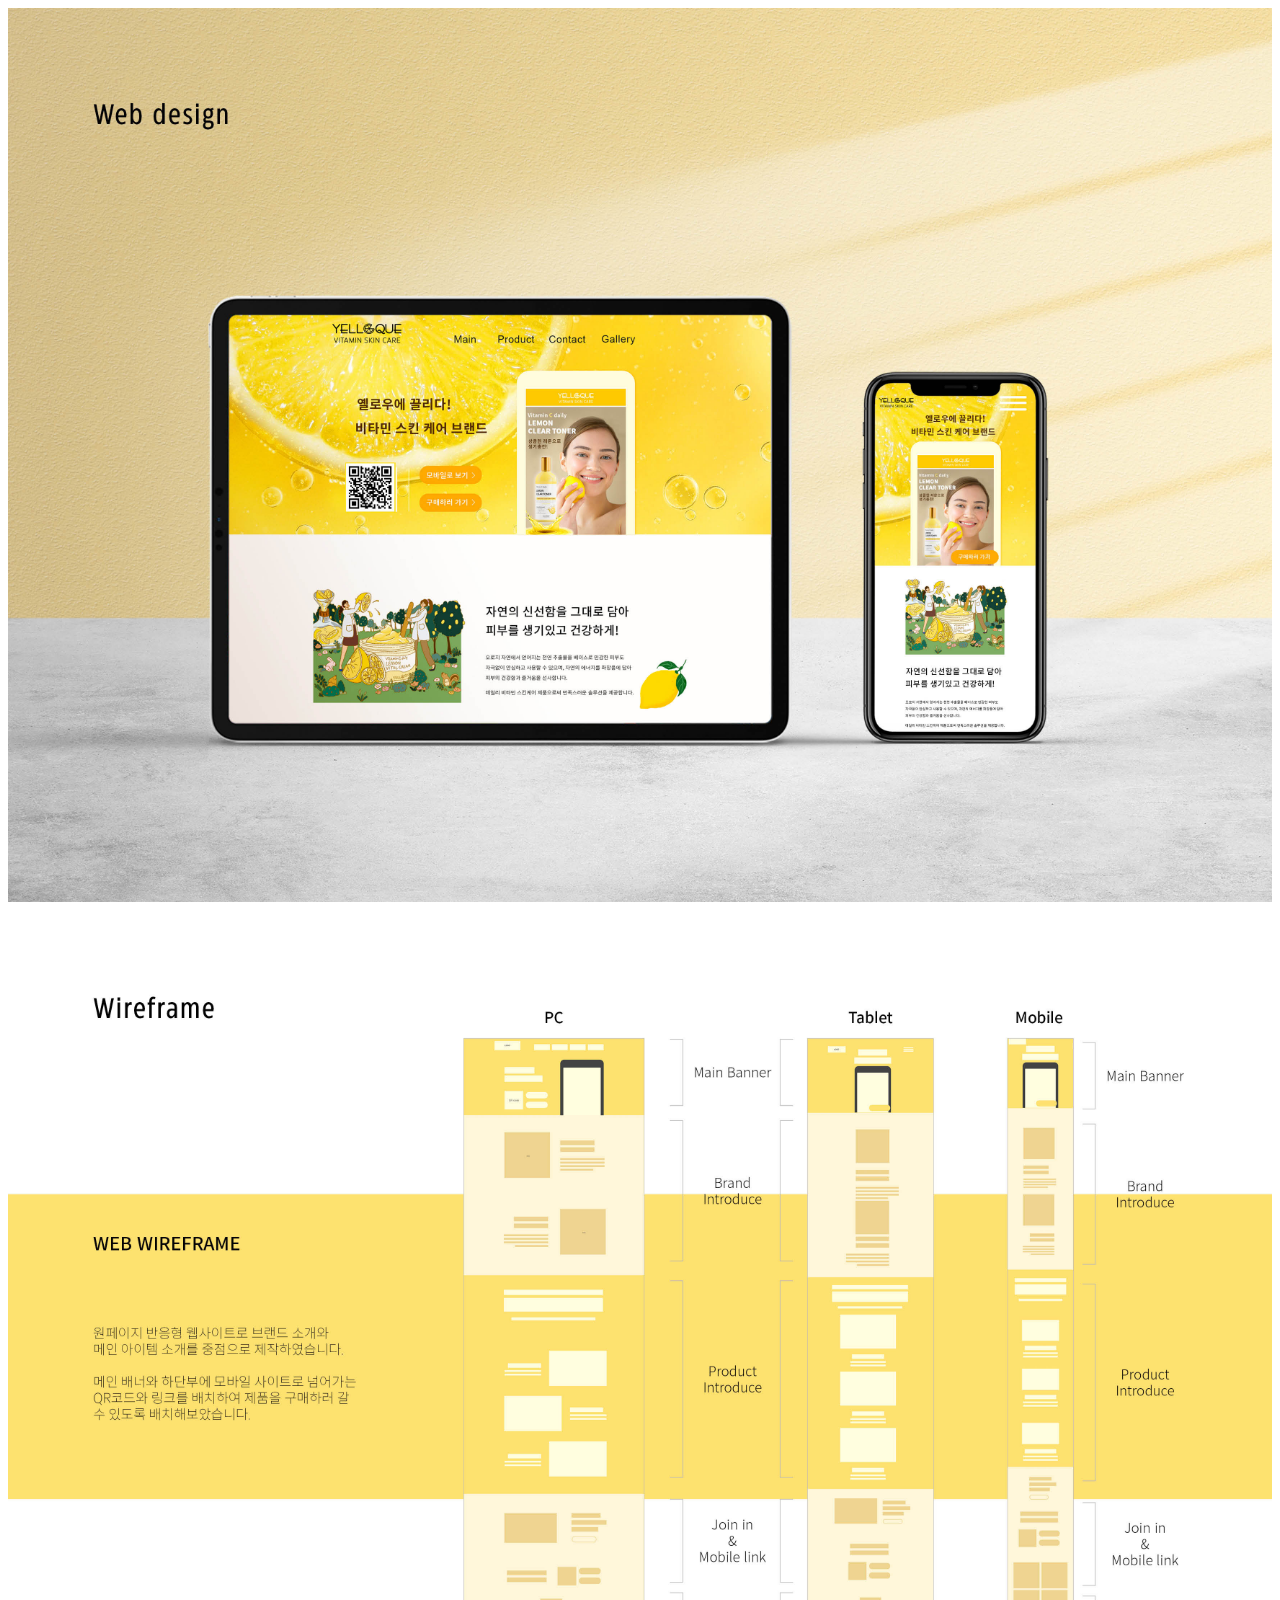
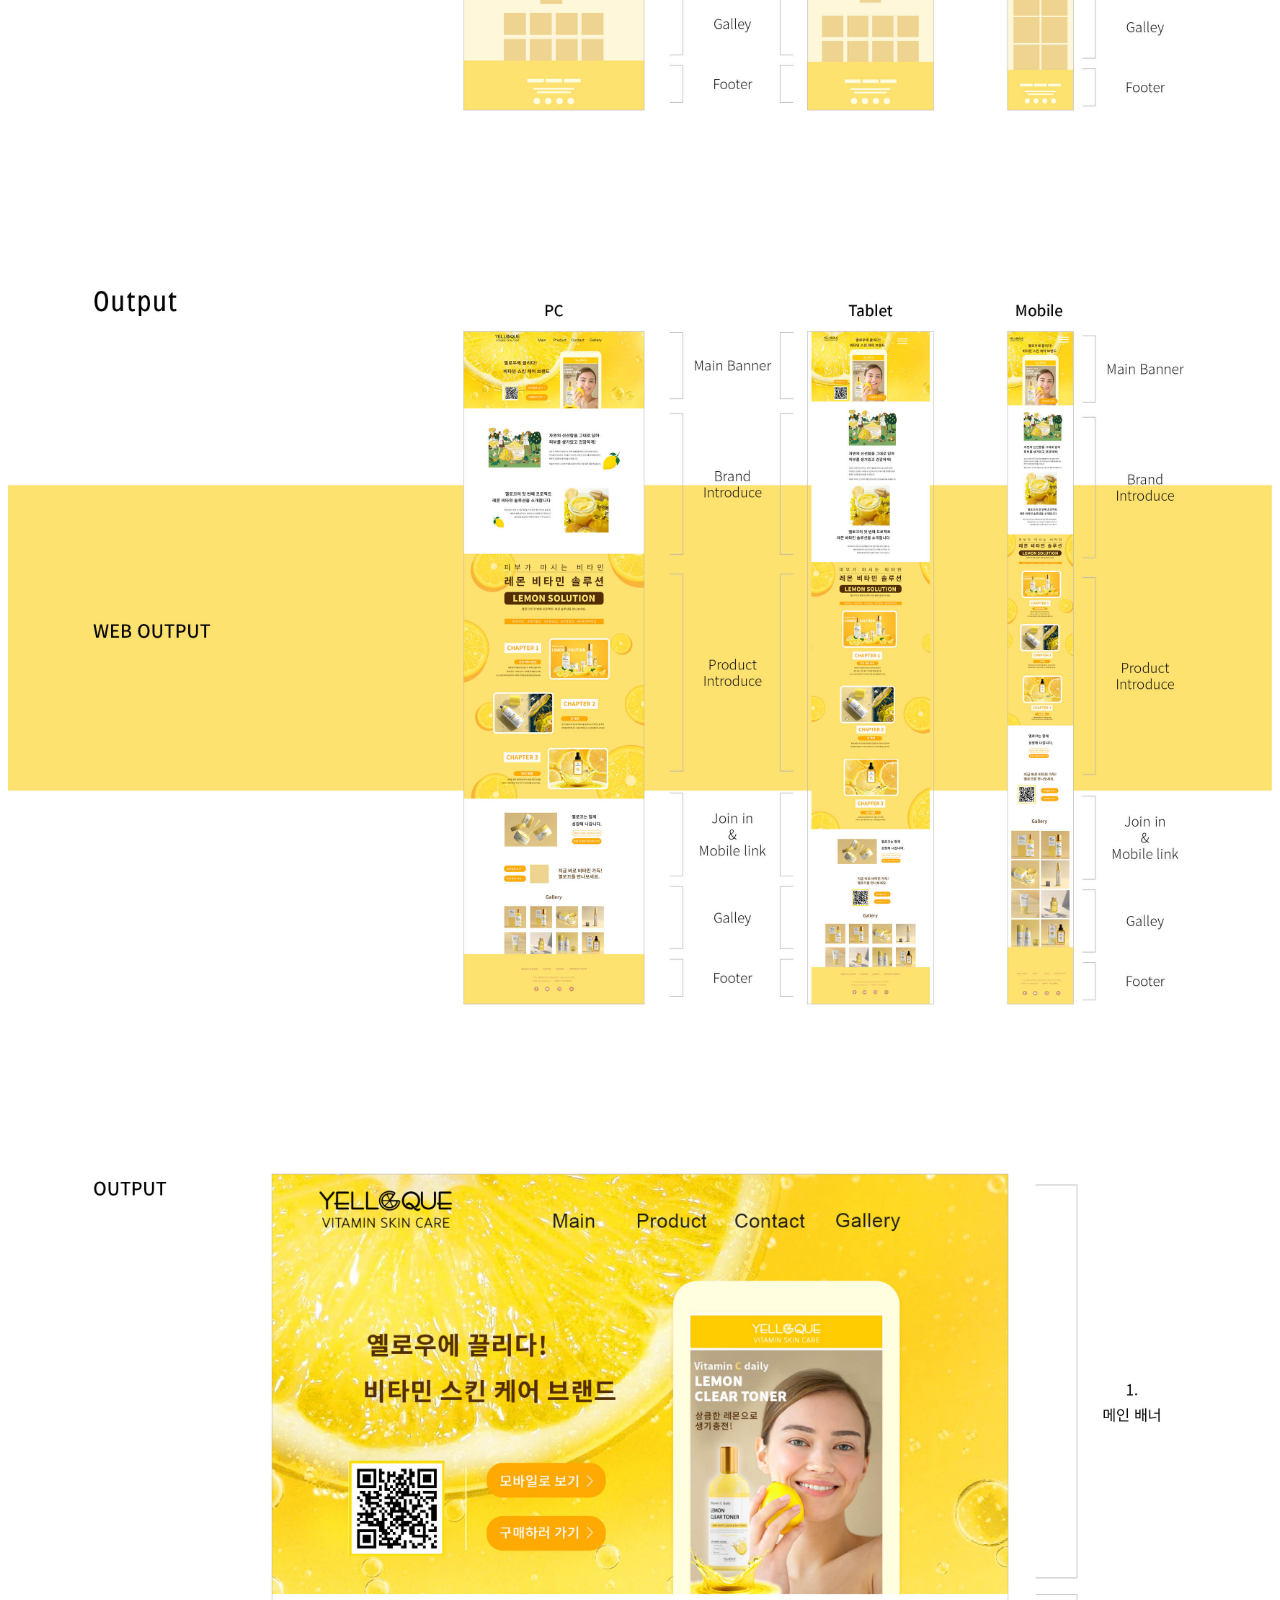
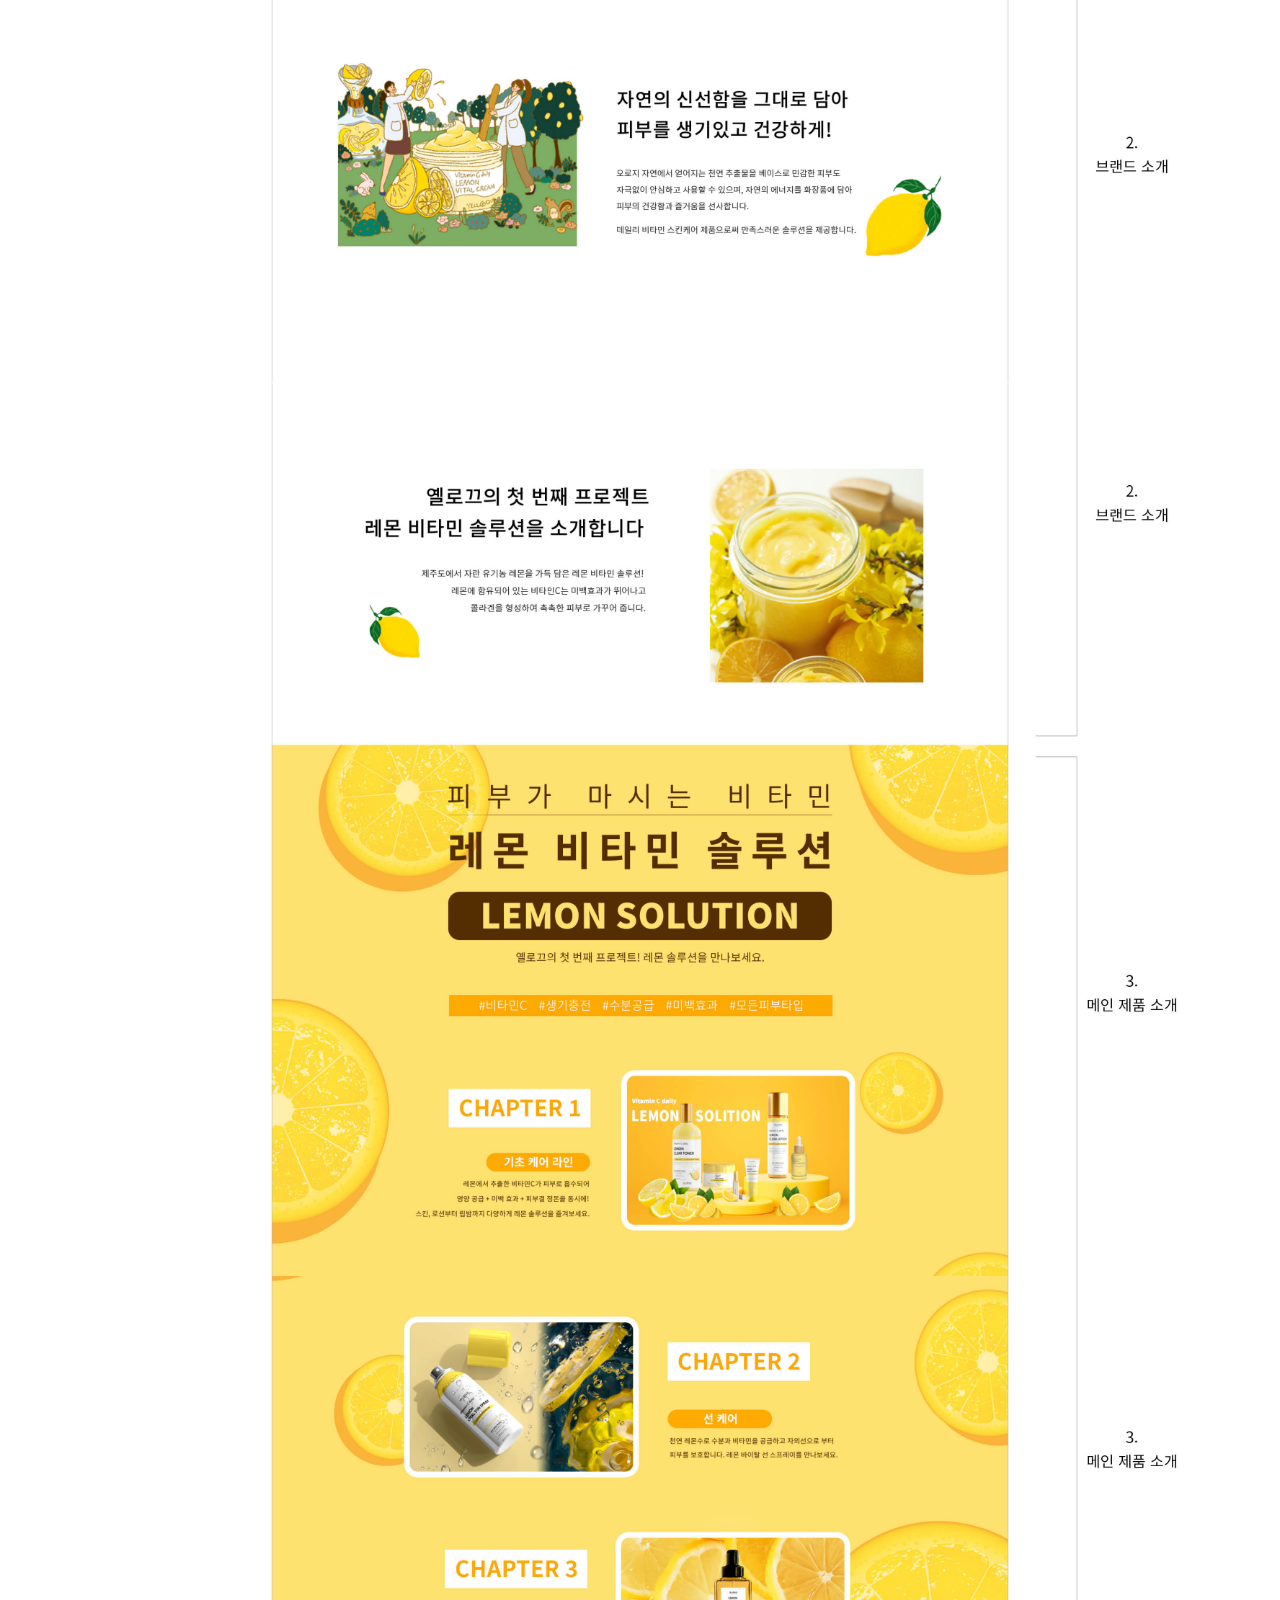
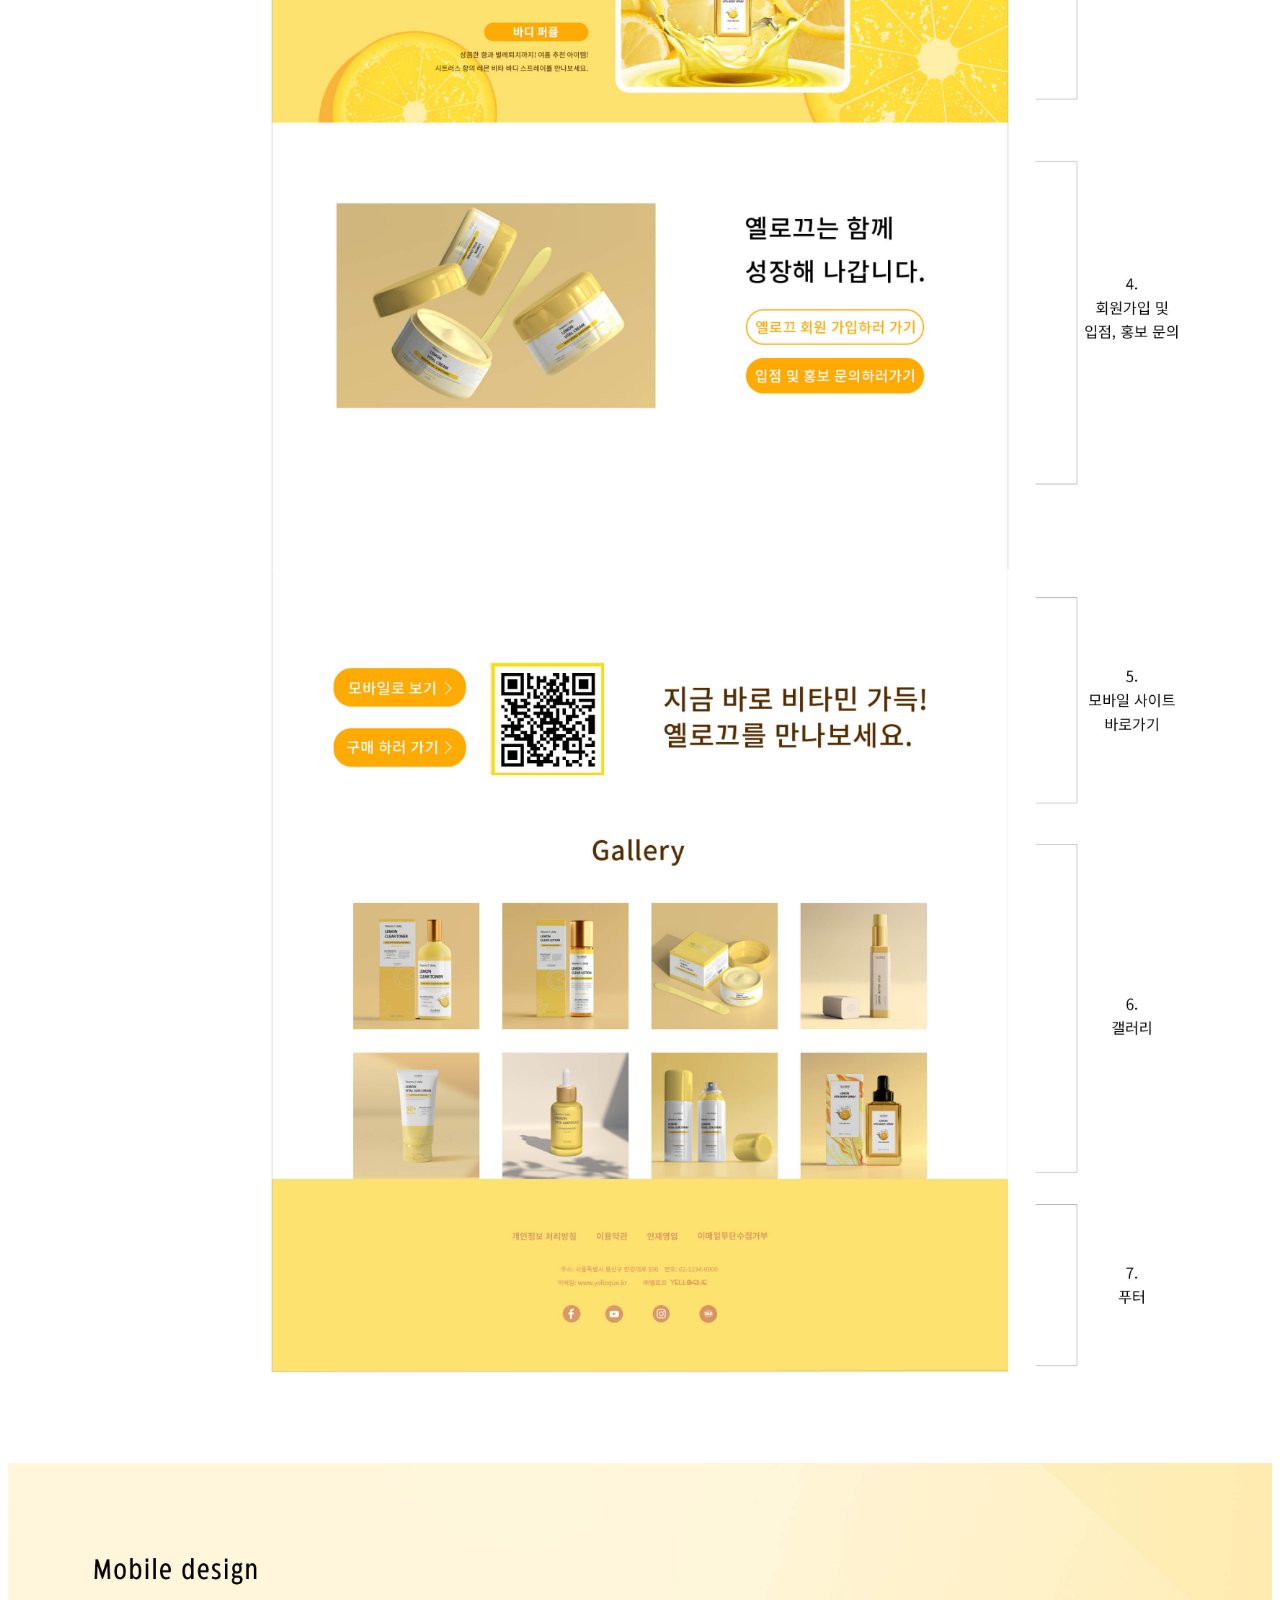
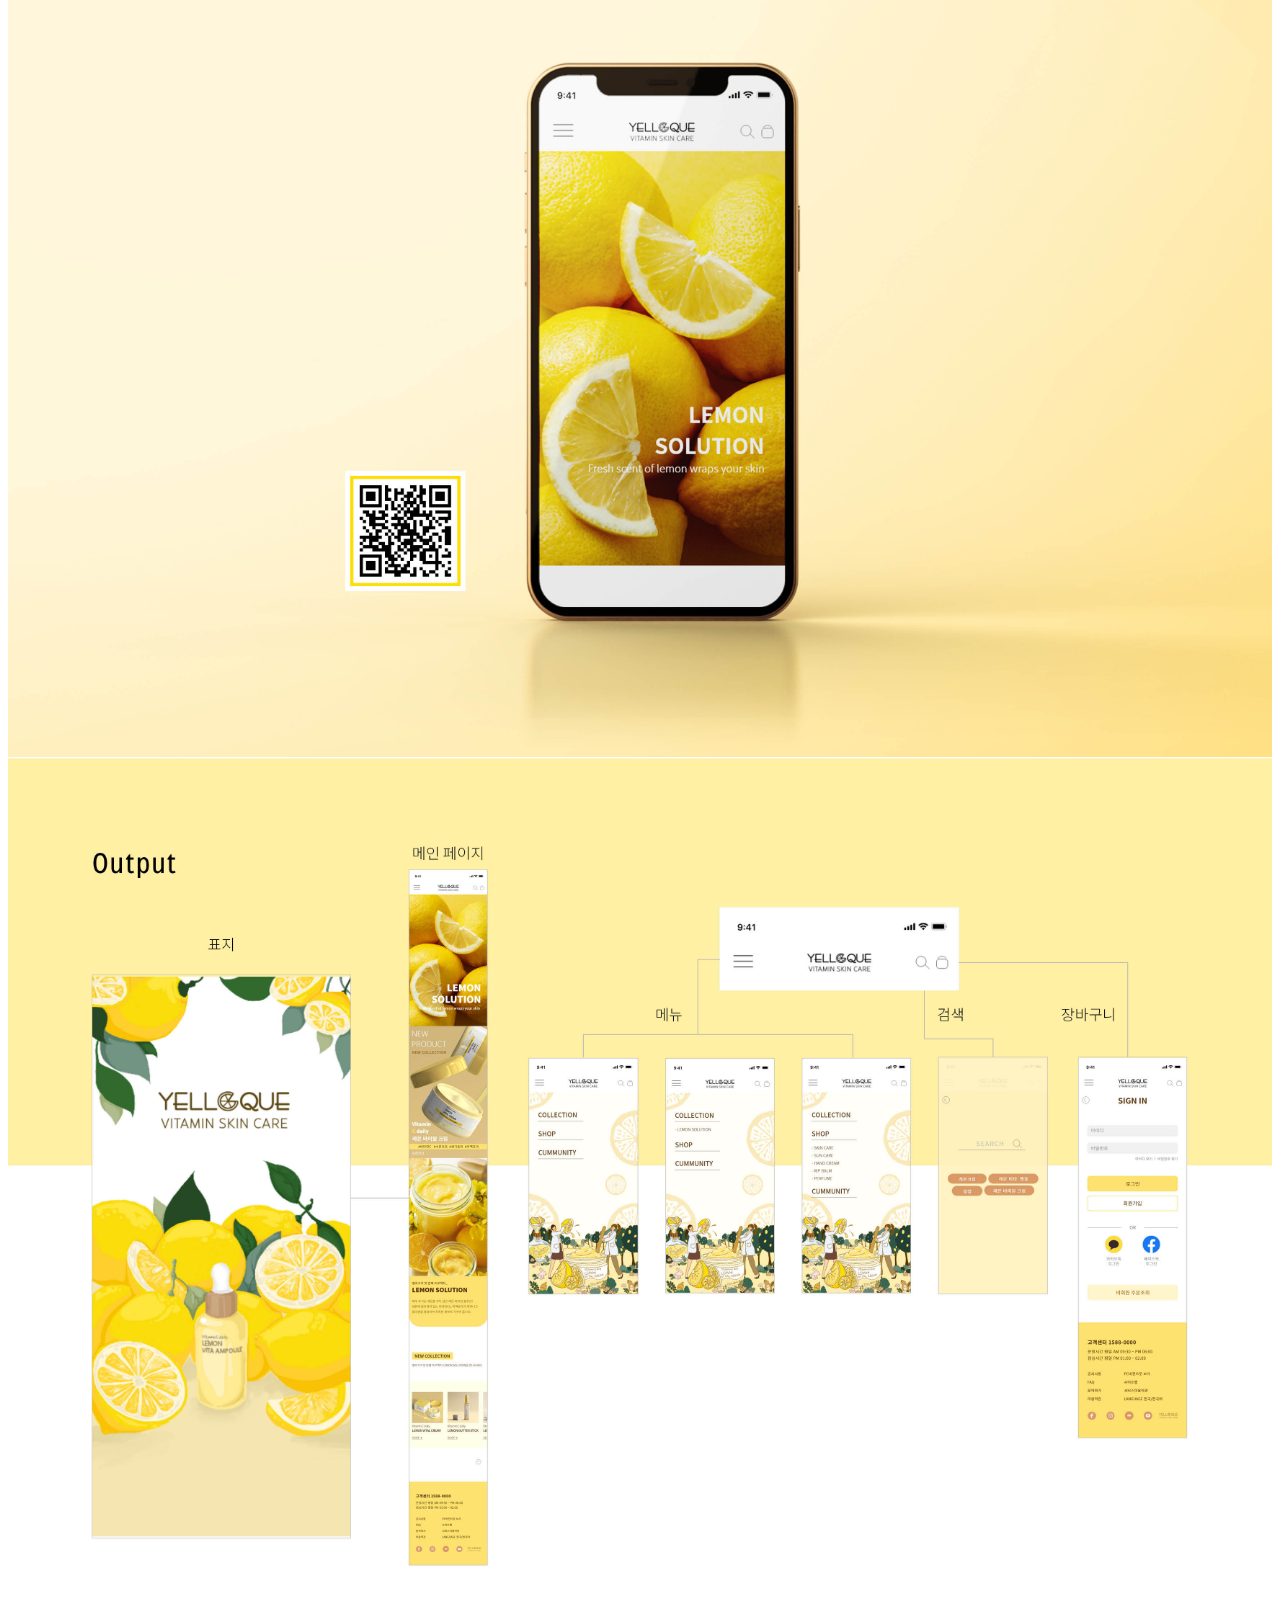
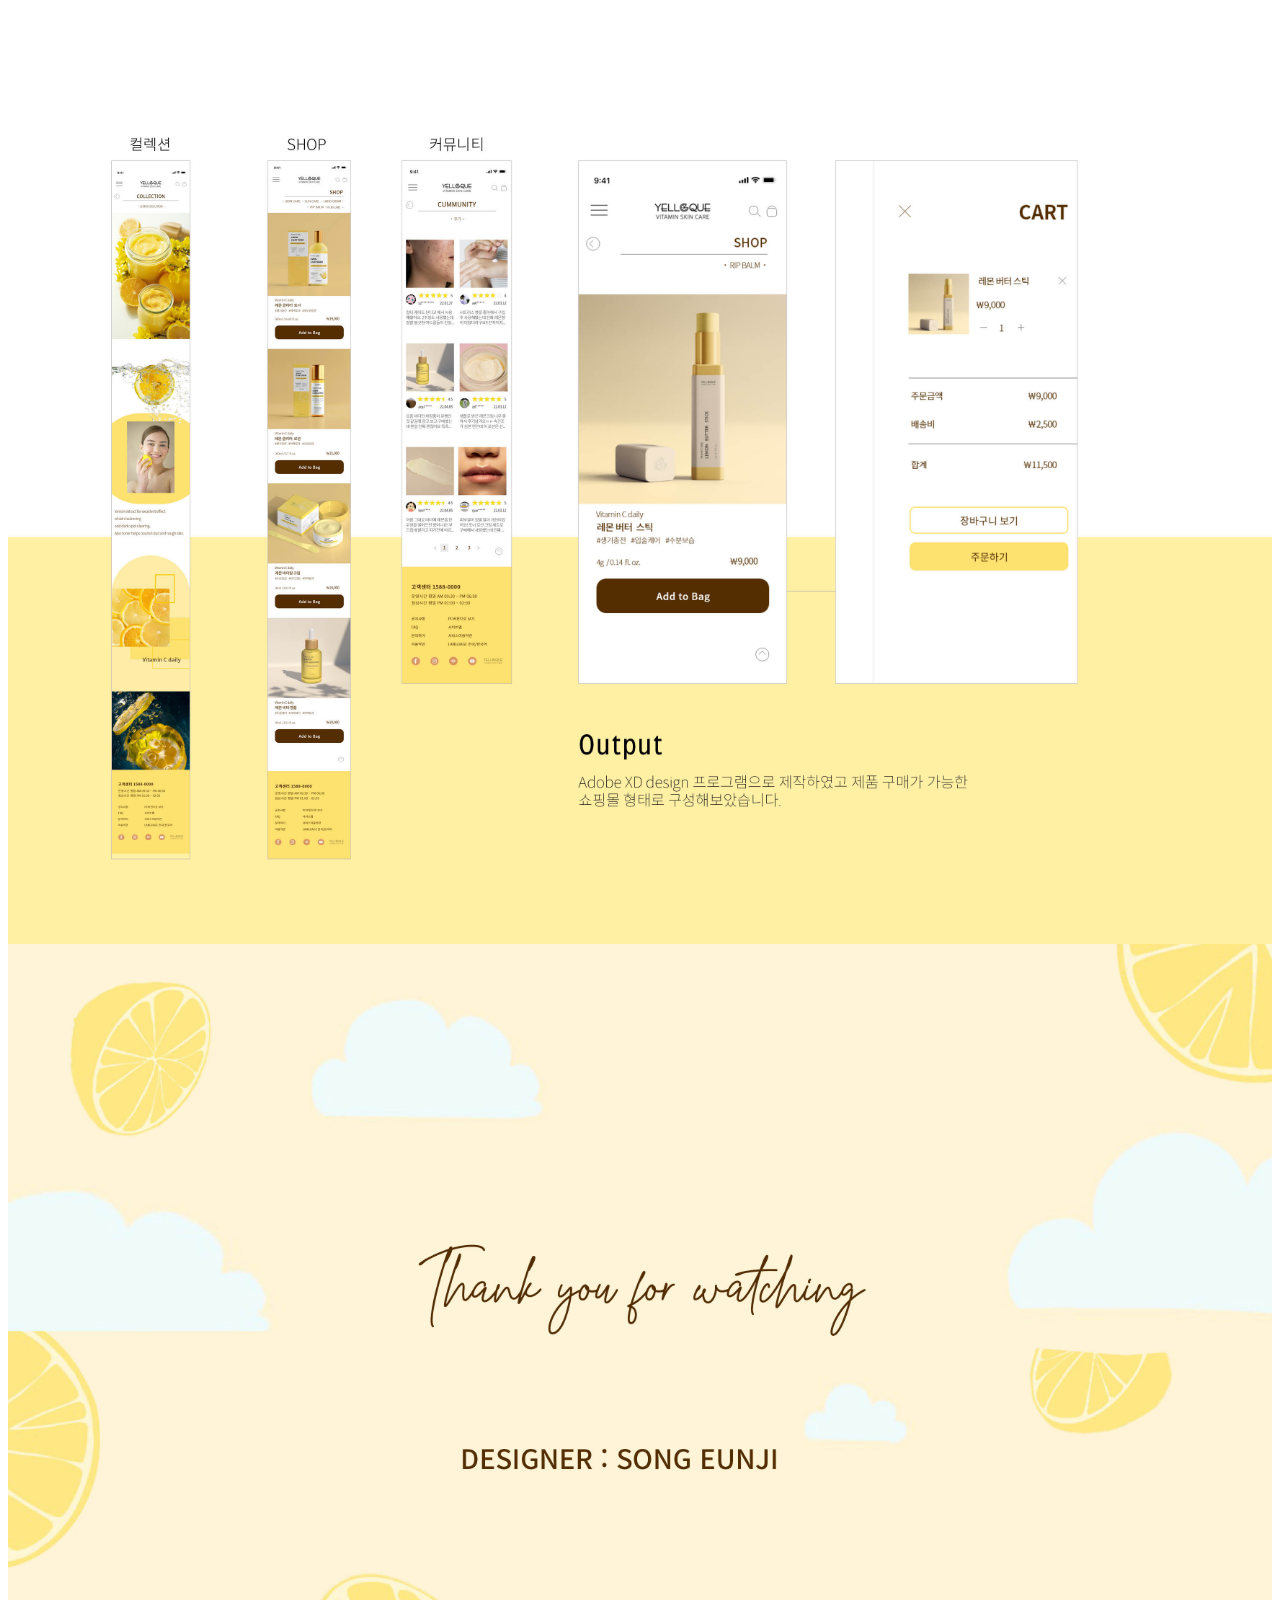
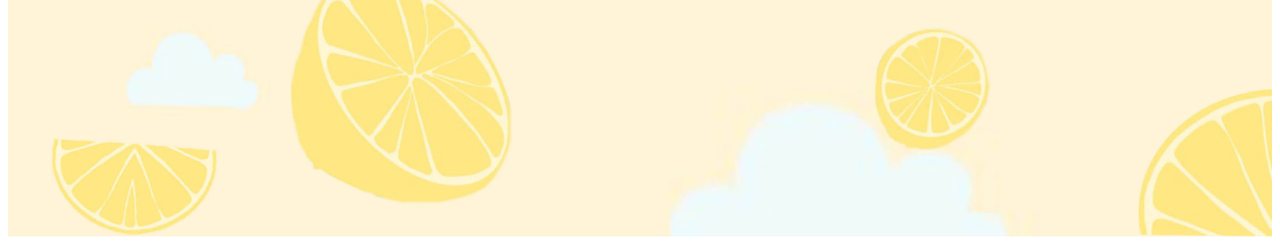
==== sub4.html @ 7c9b50fa "Add files via upload" ====
<!DOCTYPE html>
<html lang="en">
<head>
    <meta charset="UTF-8">
    <meta http-equiv="X-UA-Compatible" content="IE=edge">
    <meta name="viewport" content="width=device-width, initial-scale=1.0">
    <title>yelloque</title>
    <style>
        #wrap img{width: 100%; display: block;}
    </style>
</head>
<body>
    <div id="wrap">
        <img src="images/YELLOQUE15.jpg" alt="">
        <img src="images/YELLOQUE16.jpg" alt="">
        <img src="images/YELLOQUE17.jpg" alt="">
        <img src="images/YELLOQUE18.jpg" alt="">
        <img src="images/YELLOQUE19.jpg" alt="">
        <img src="images/YELLOQUE20.jpg" alt="">
        <img src="images/YELLOQUE21.jpg" alt="">
        <img src="images/YELLOQUE22.jpg" alt="">
        <img src="images/YELLOQUE23.jpg" alt="">
        <img src="images/YELLOQUE24.jpg" alt="">
        <img src="images/YELLOQUE25.jpg" alt="">
    </div>
</body>
</html>
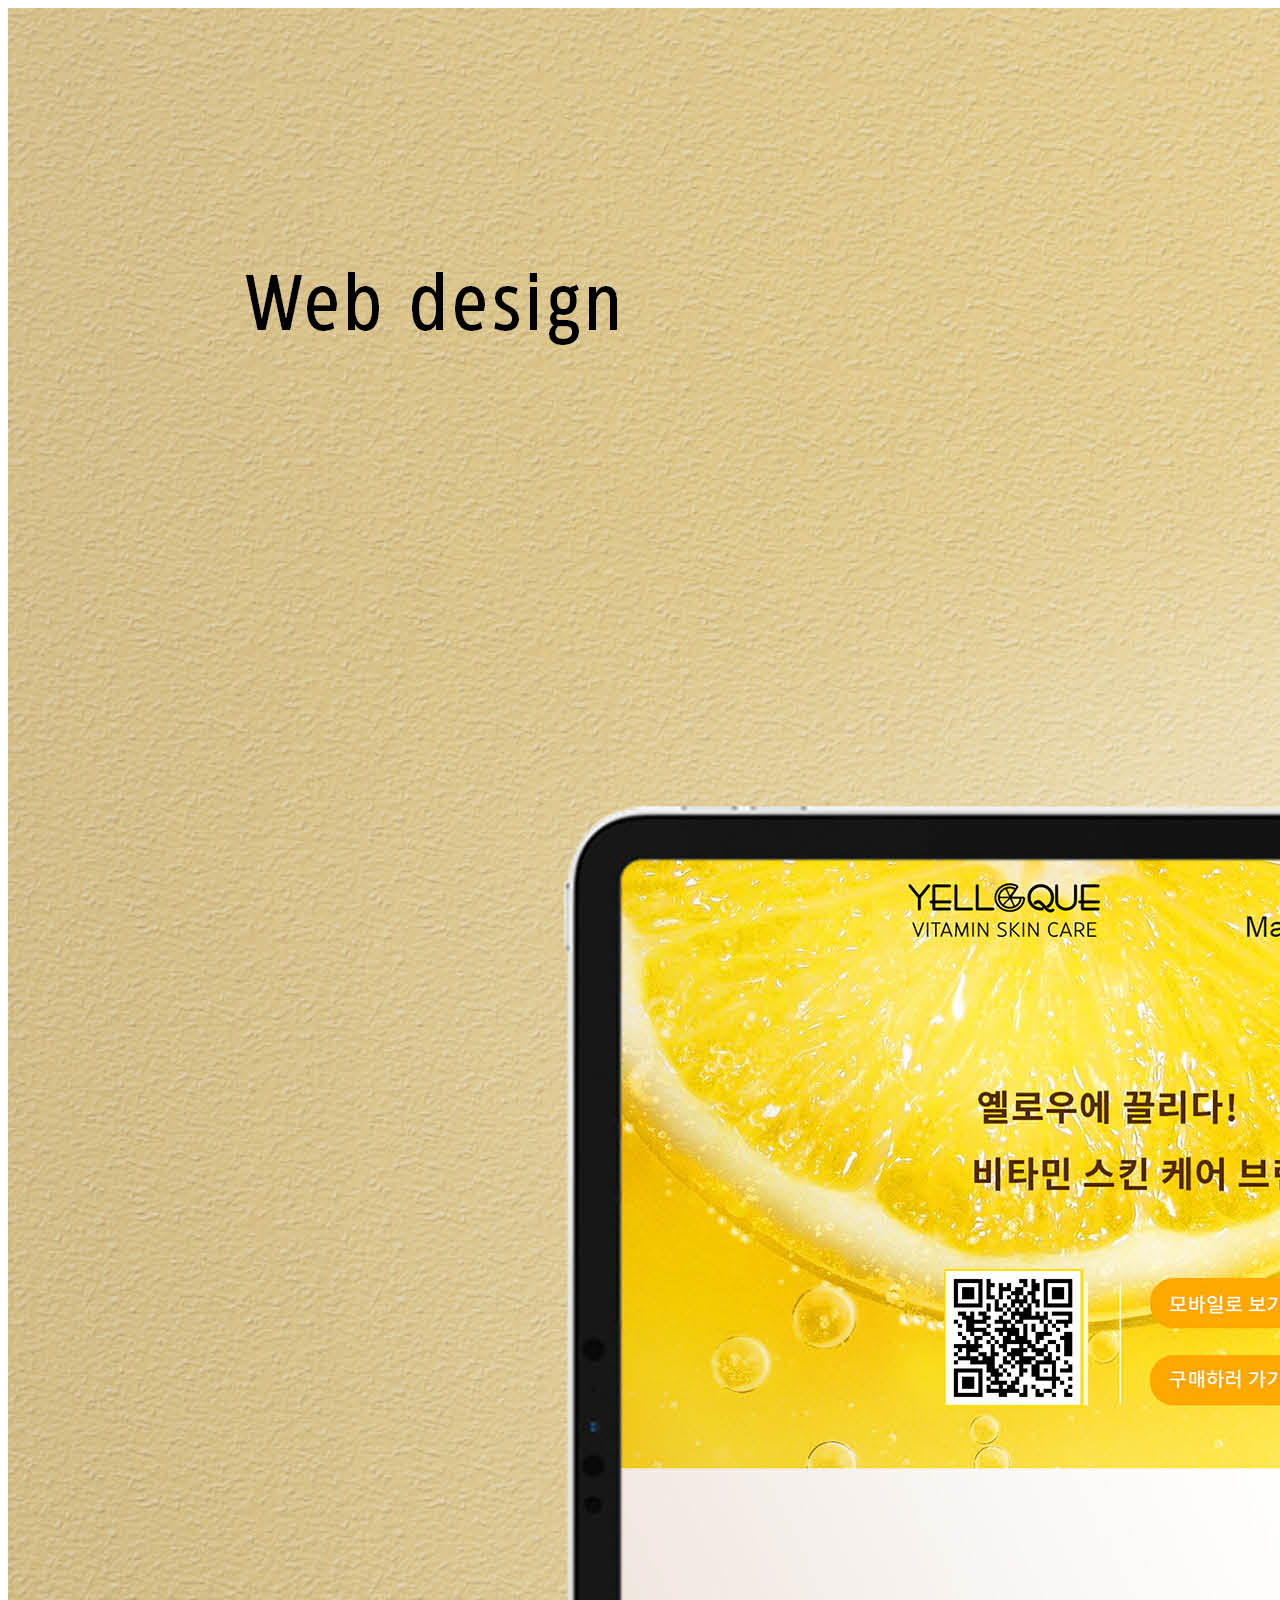
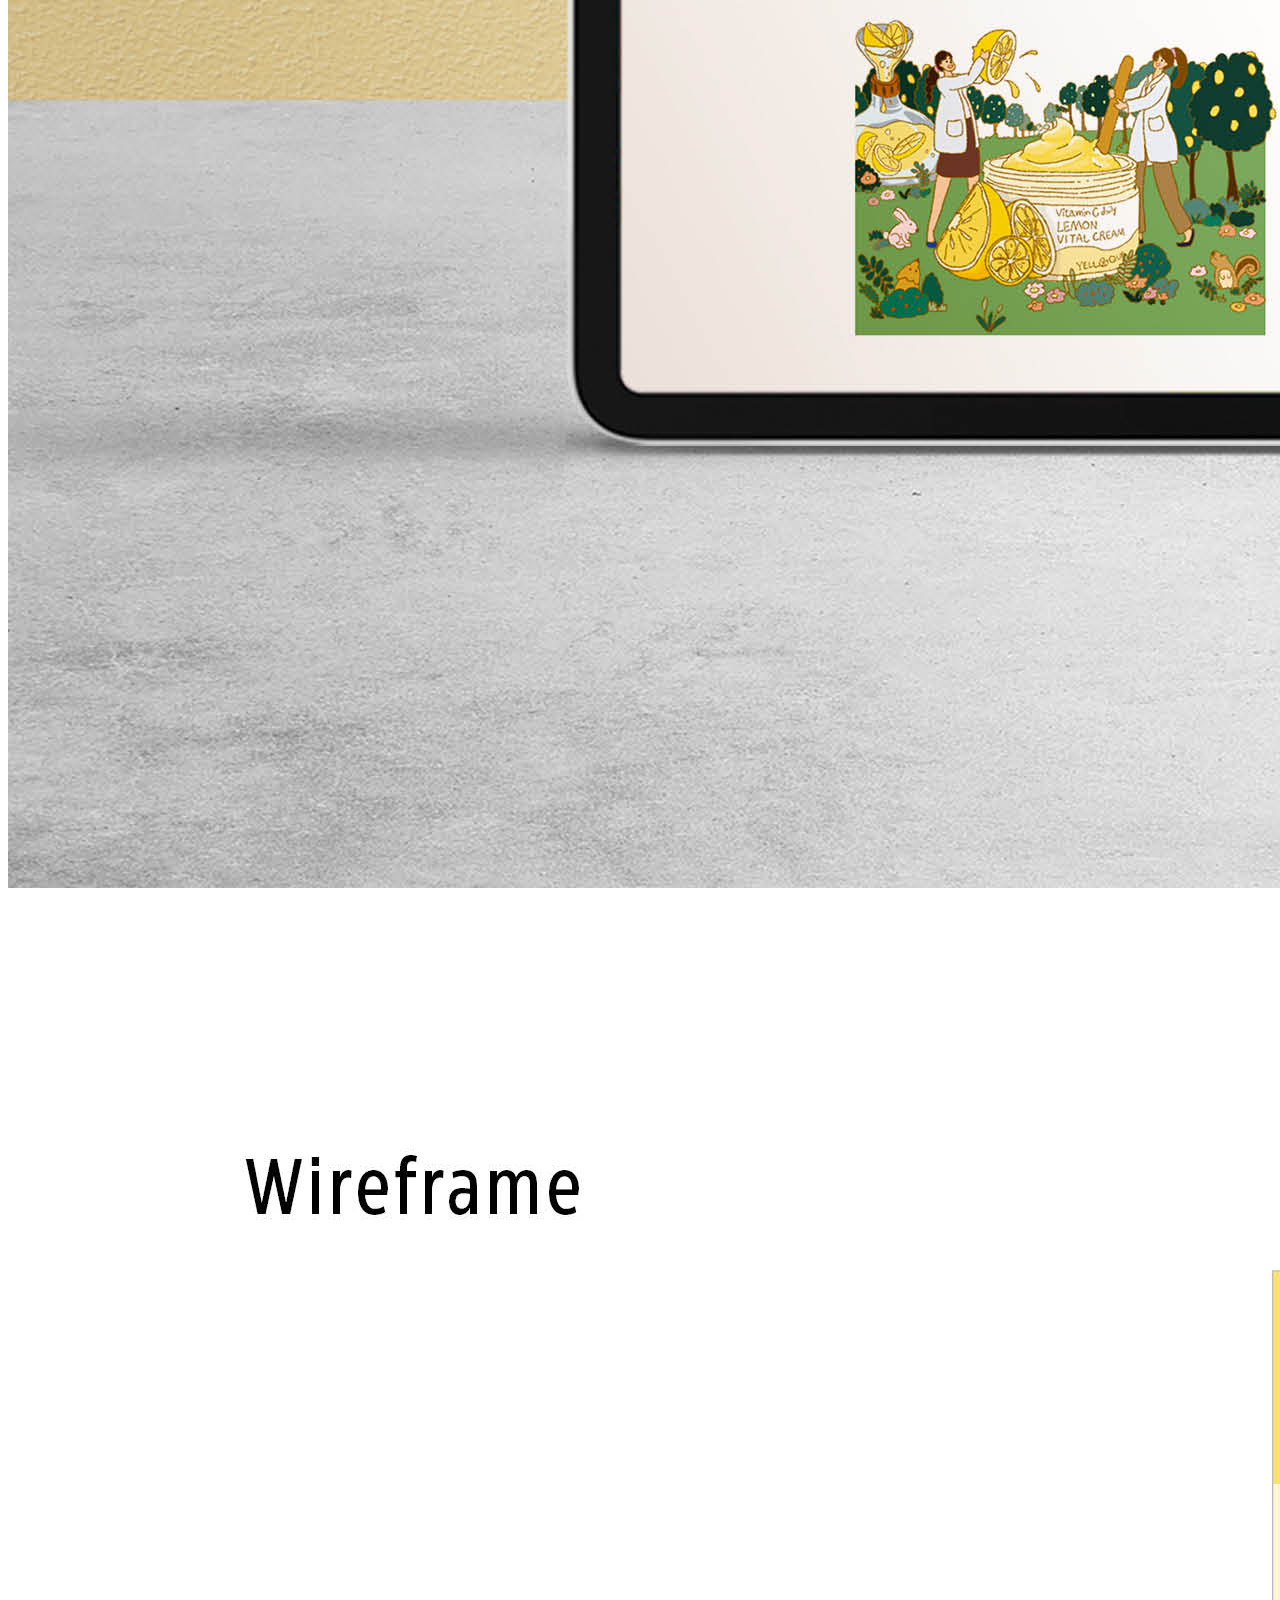
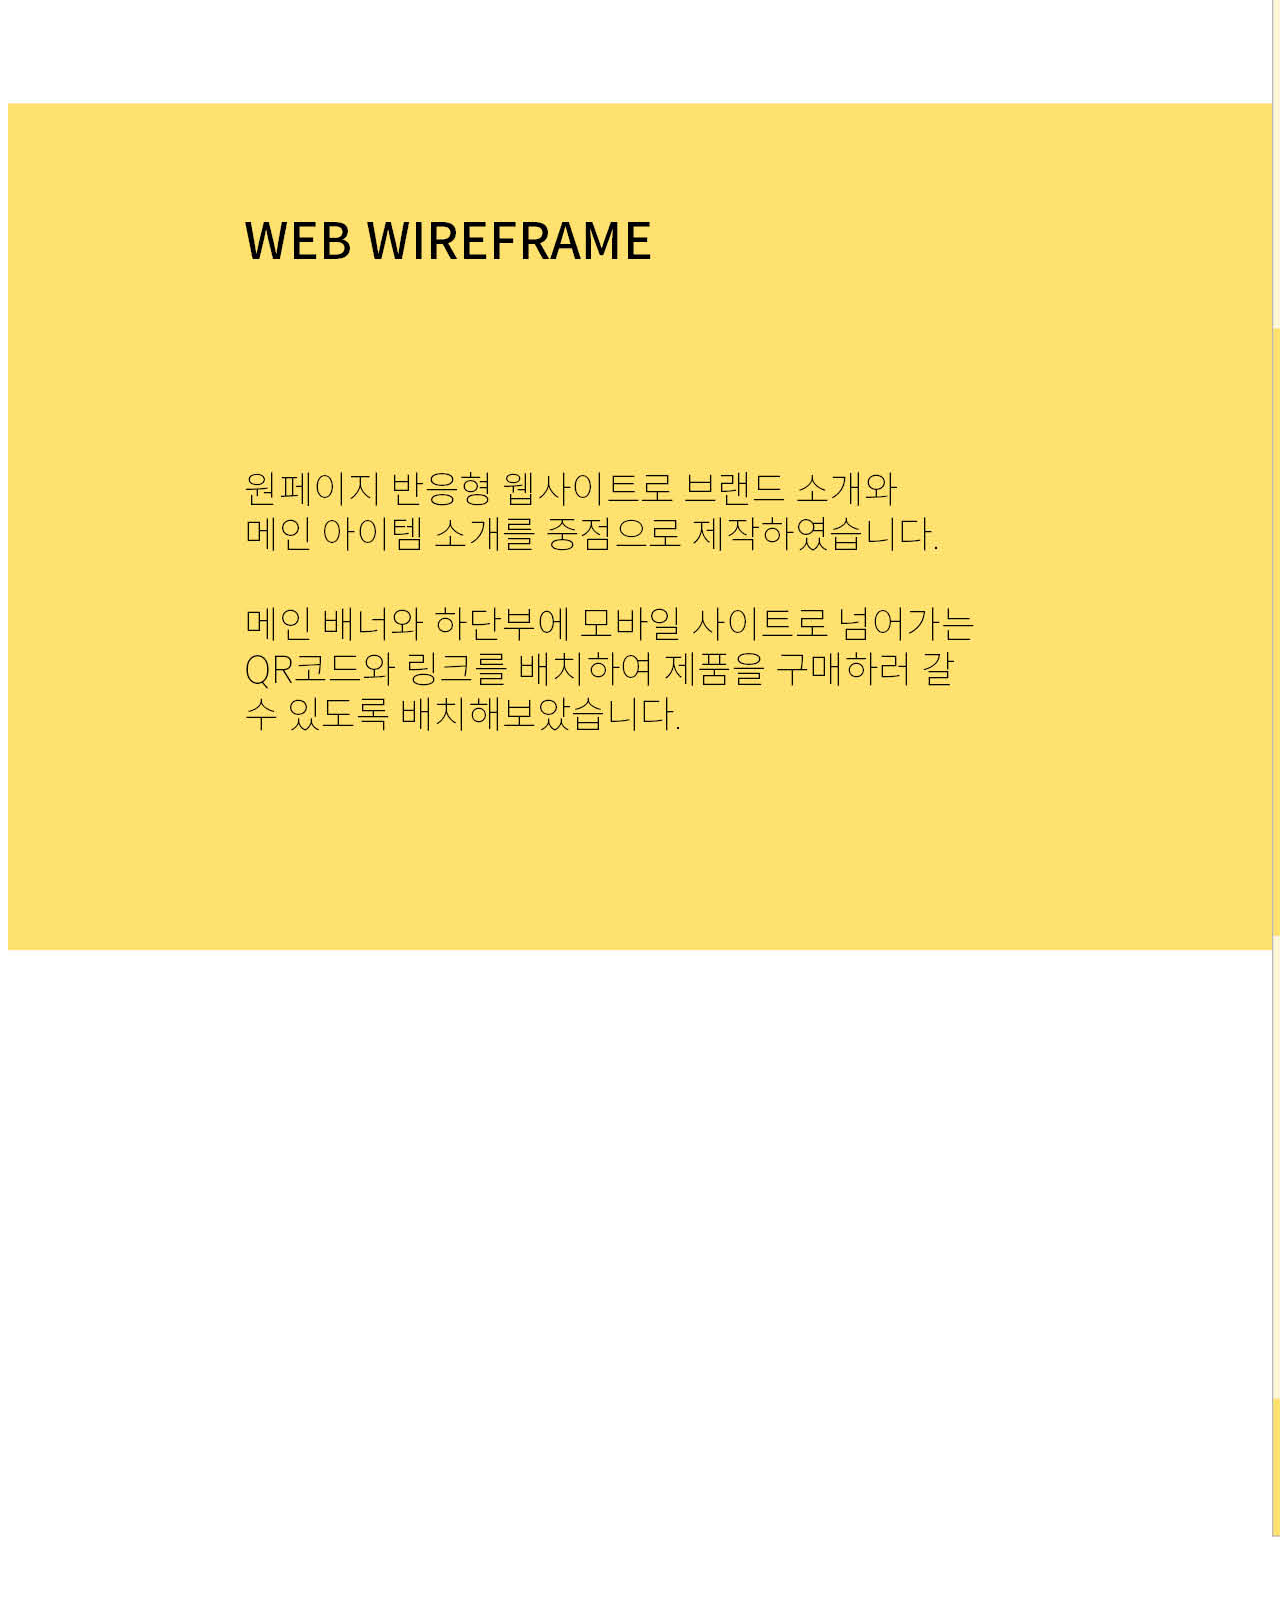
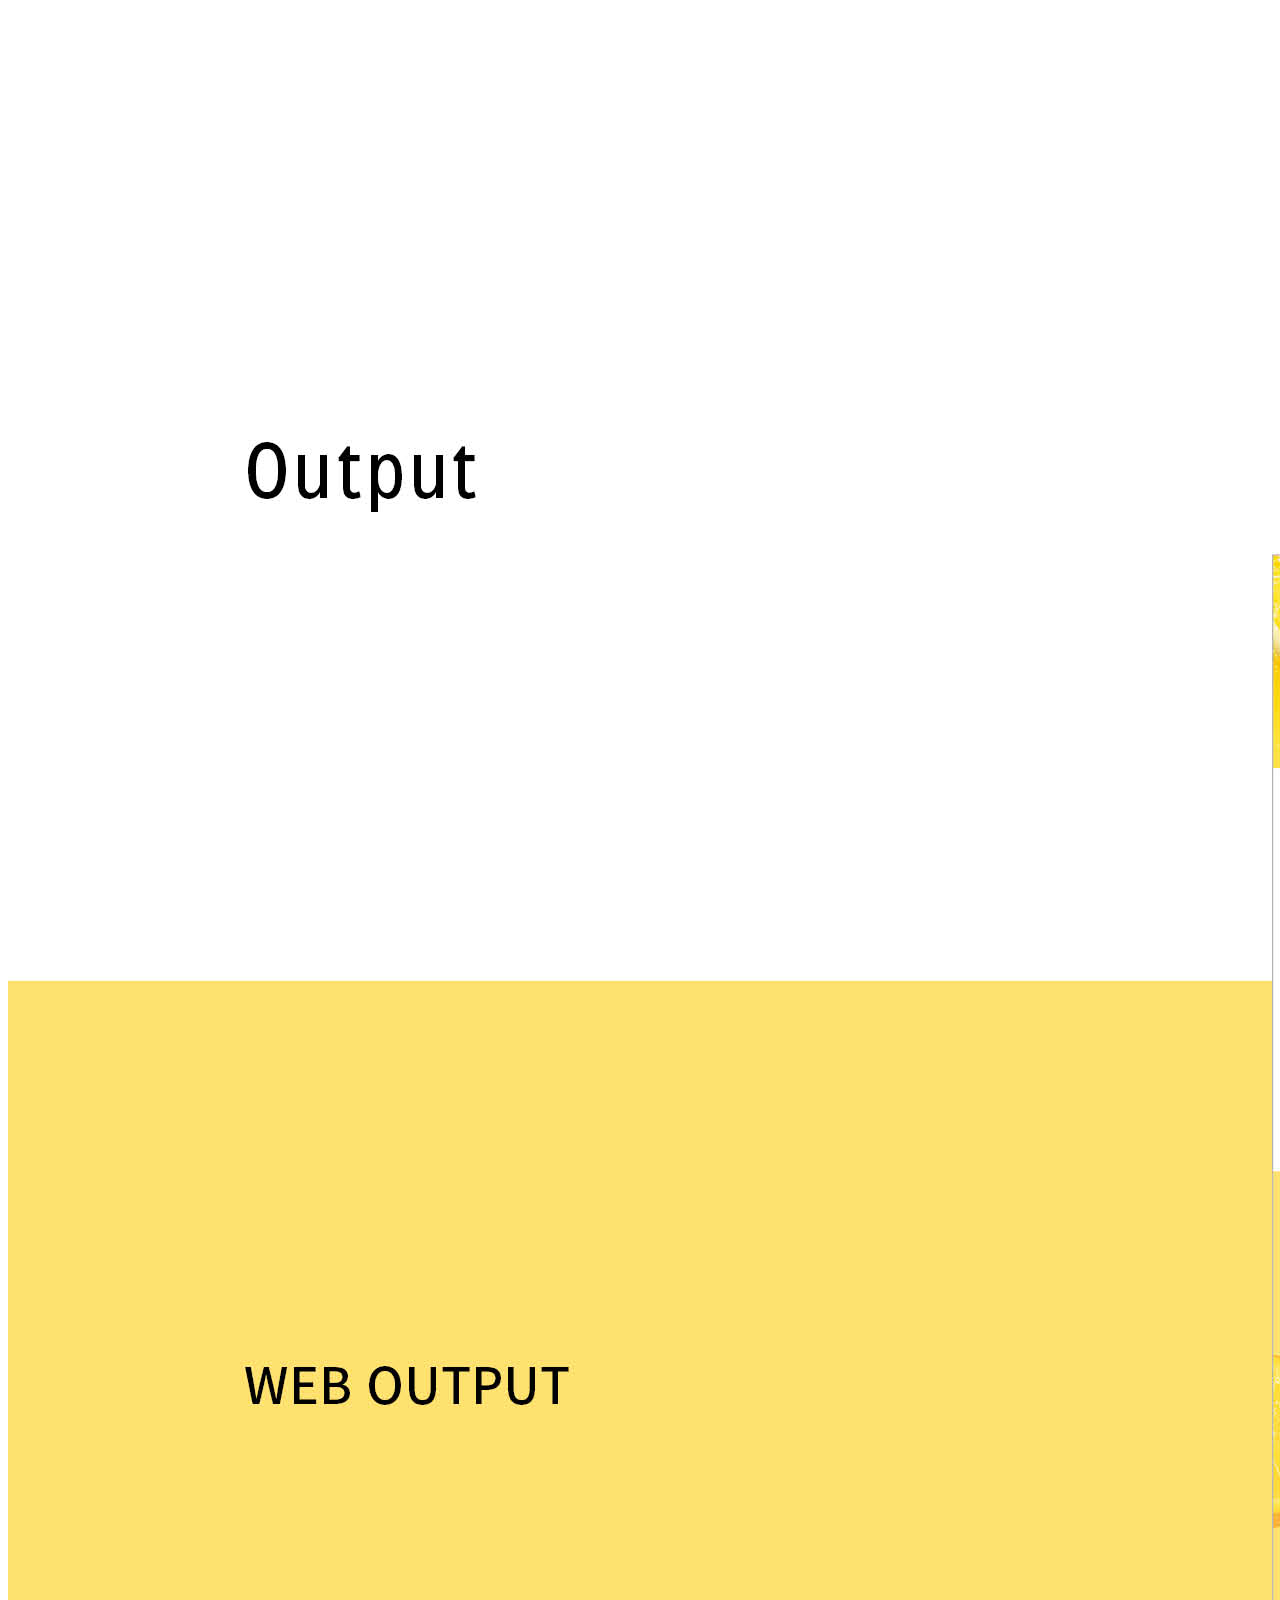
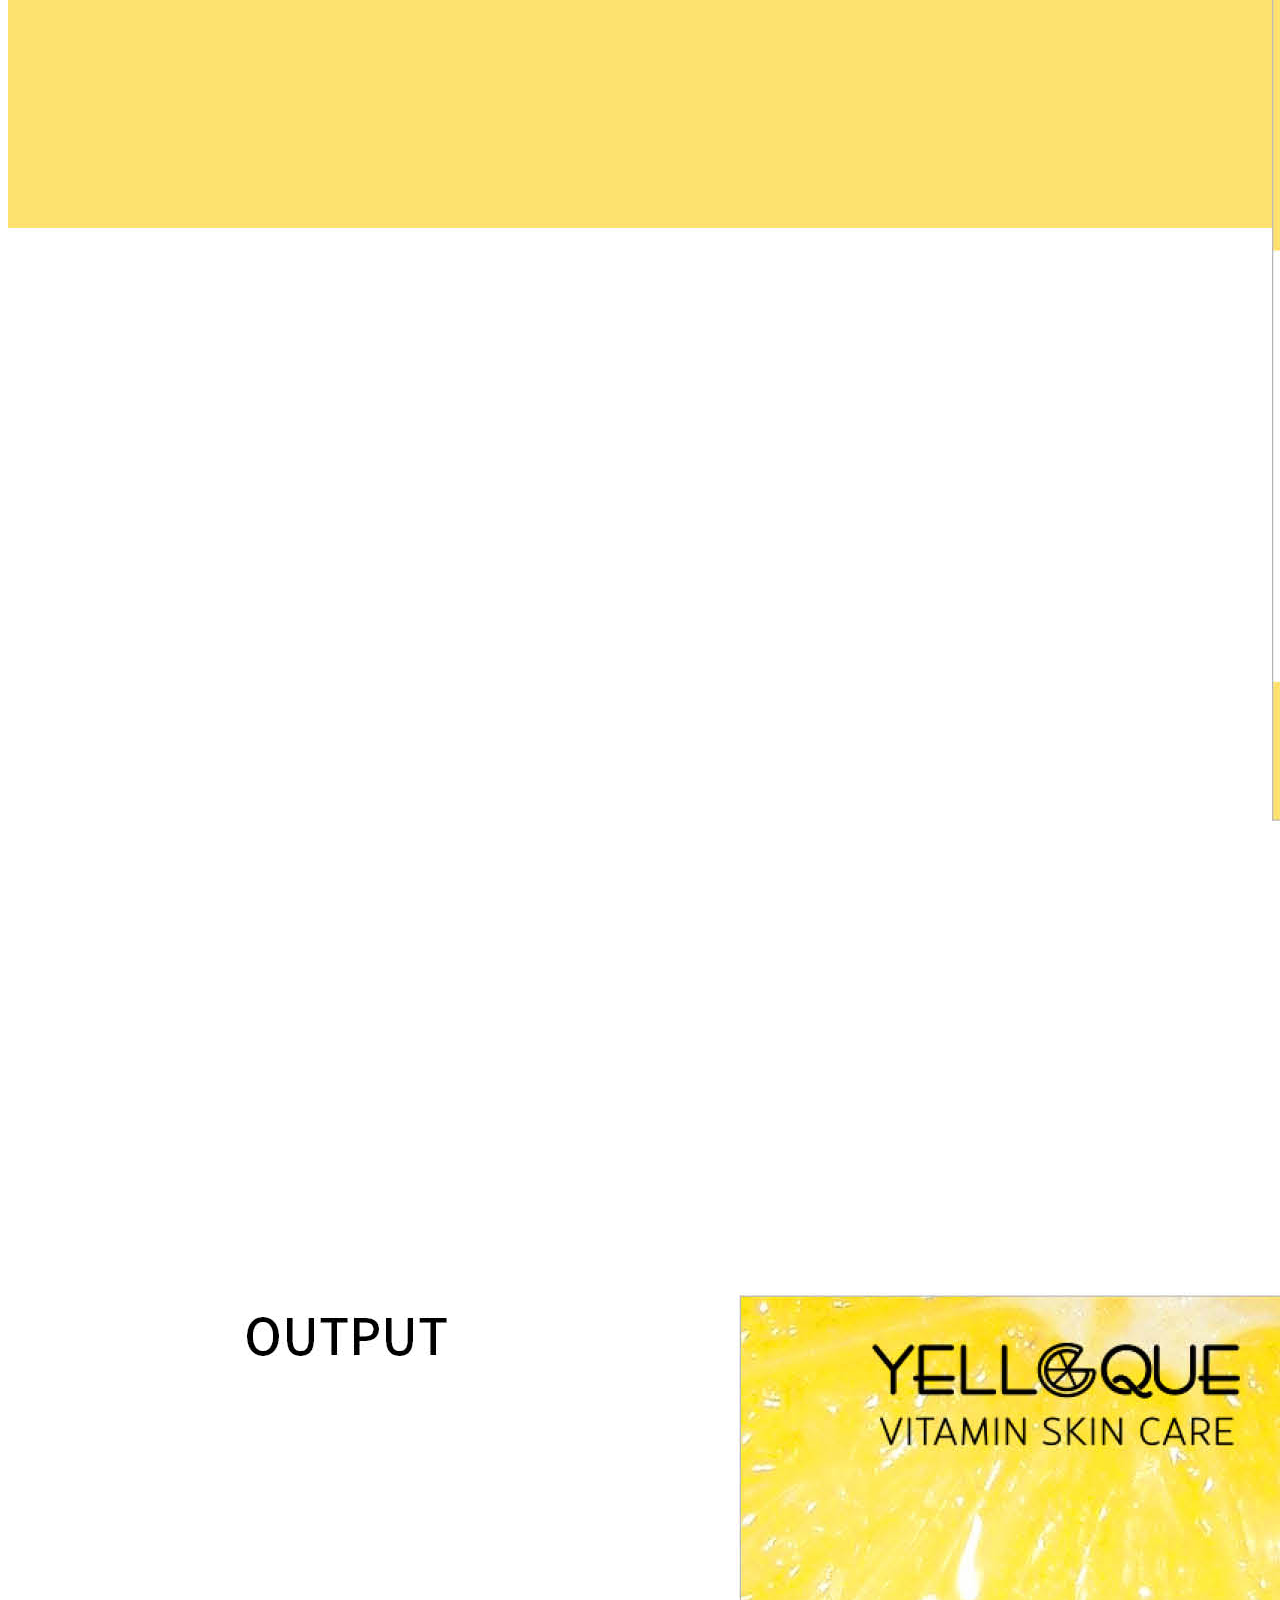
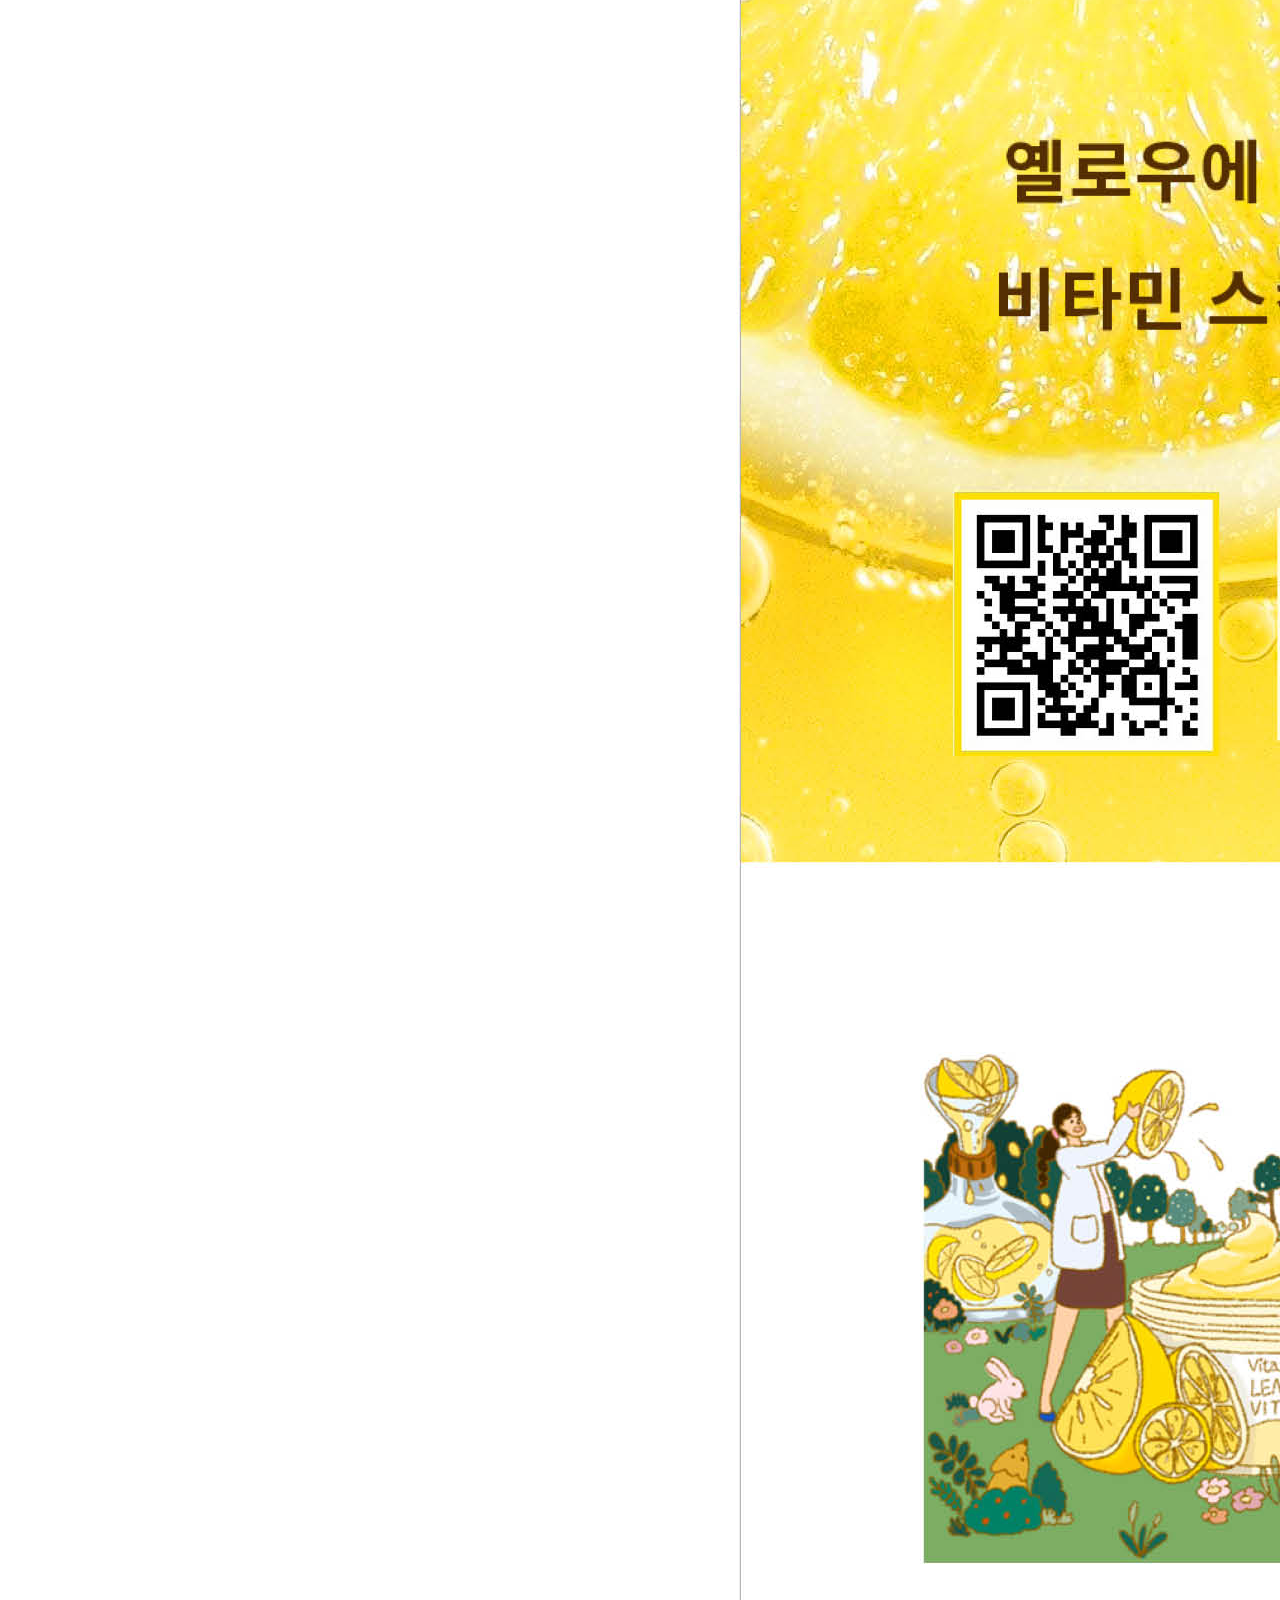
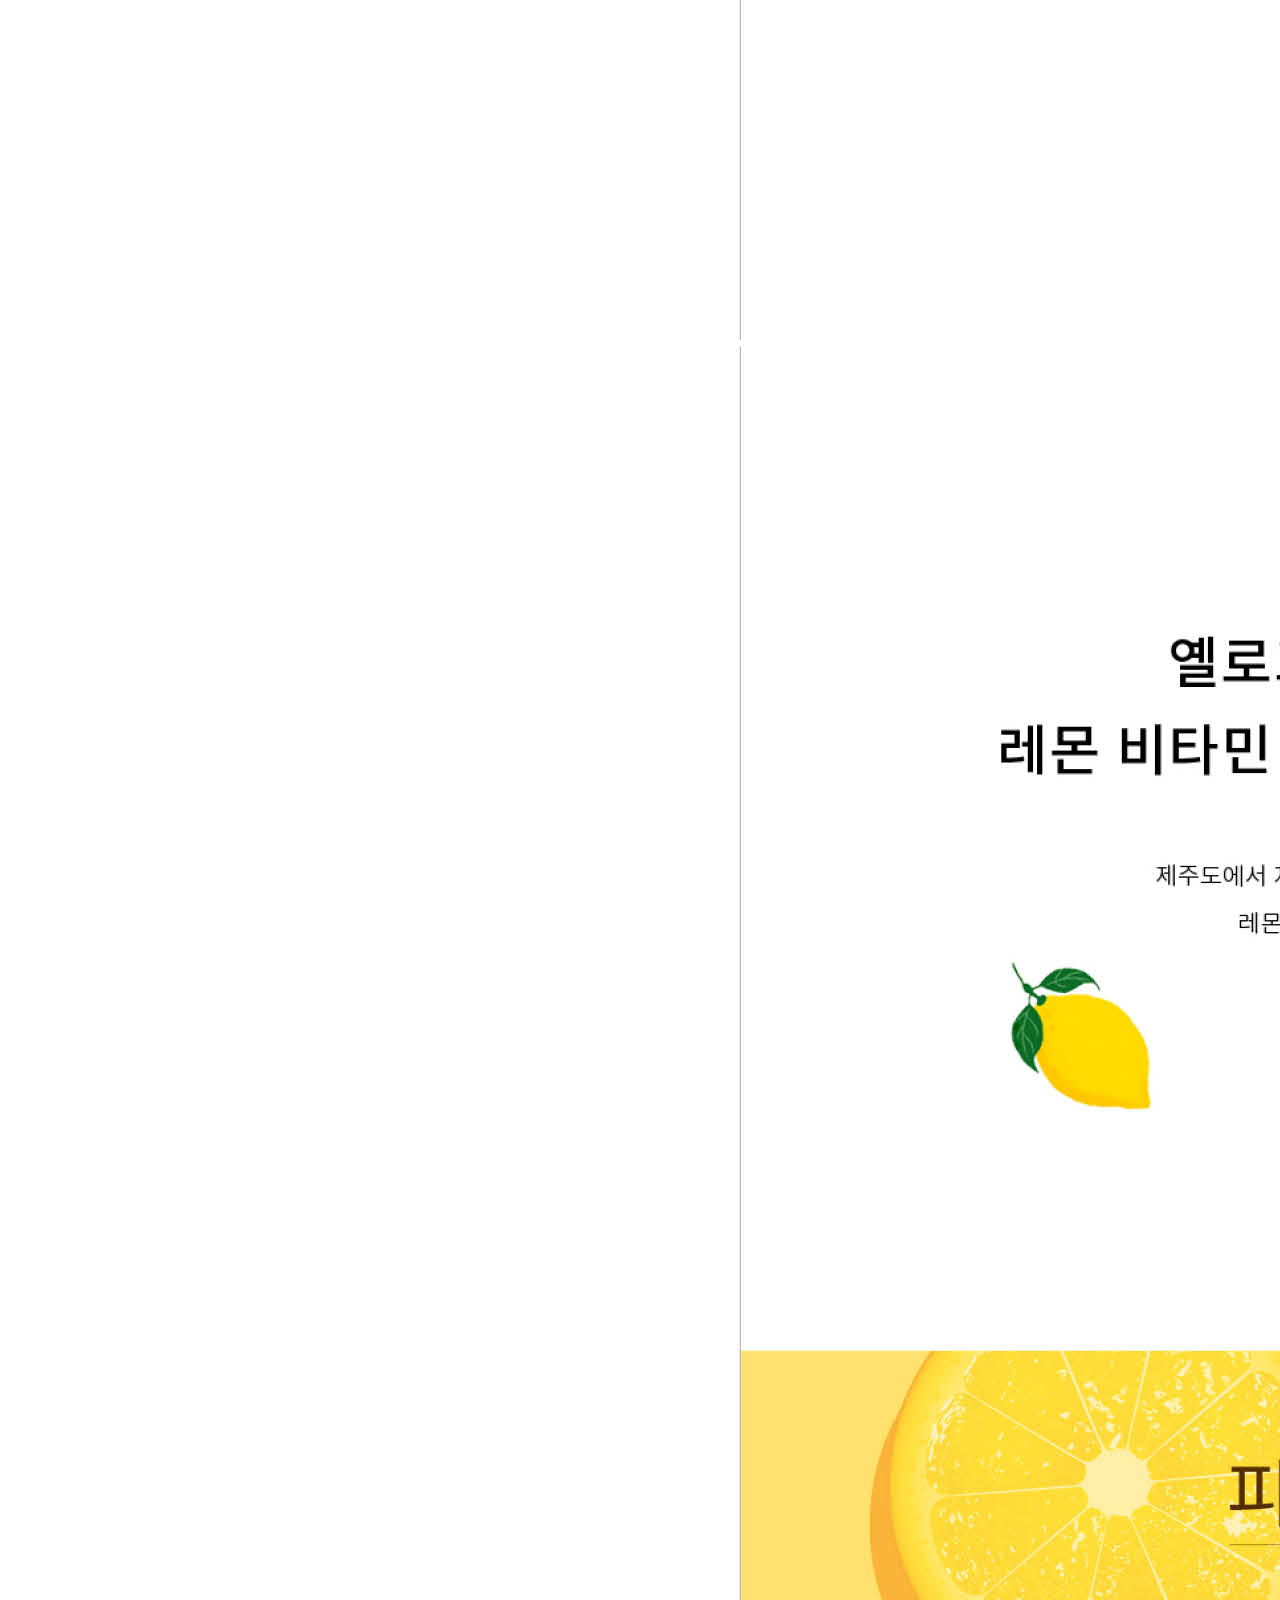
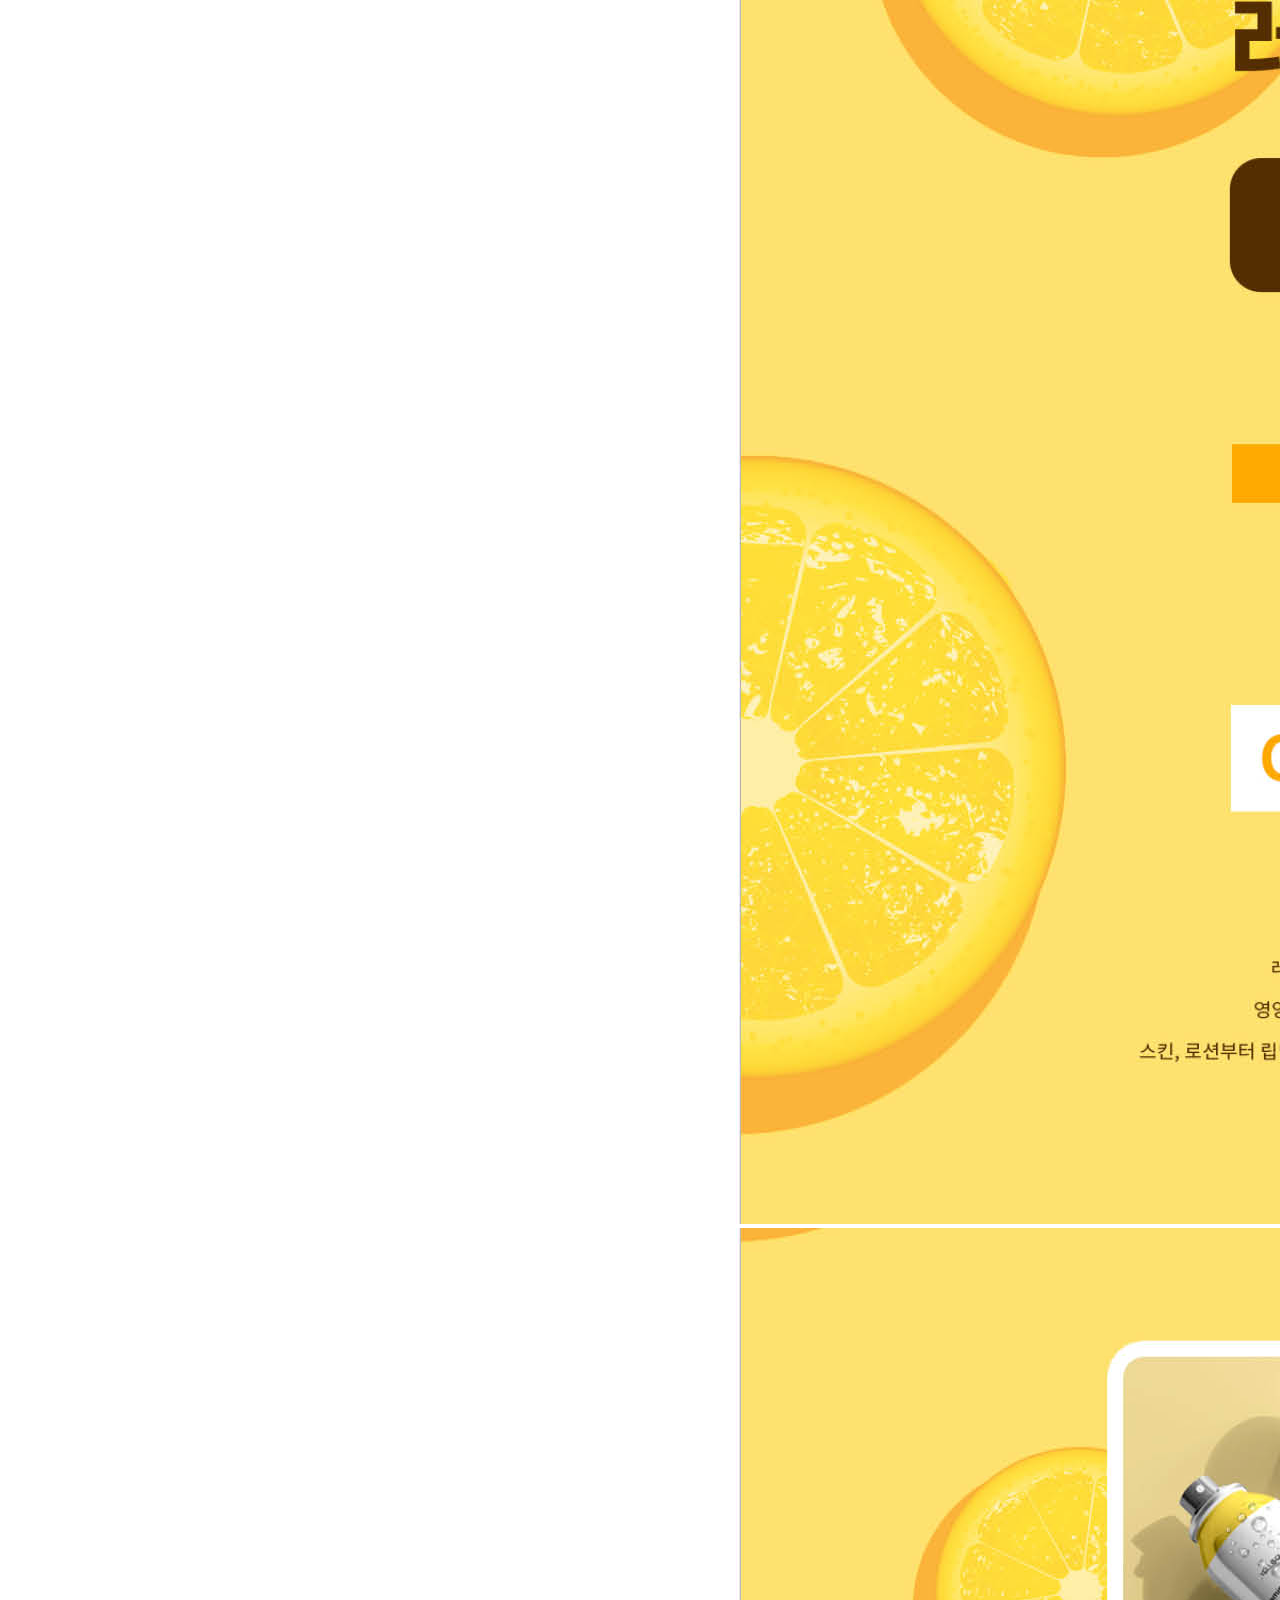
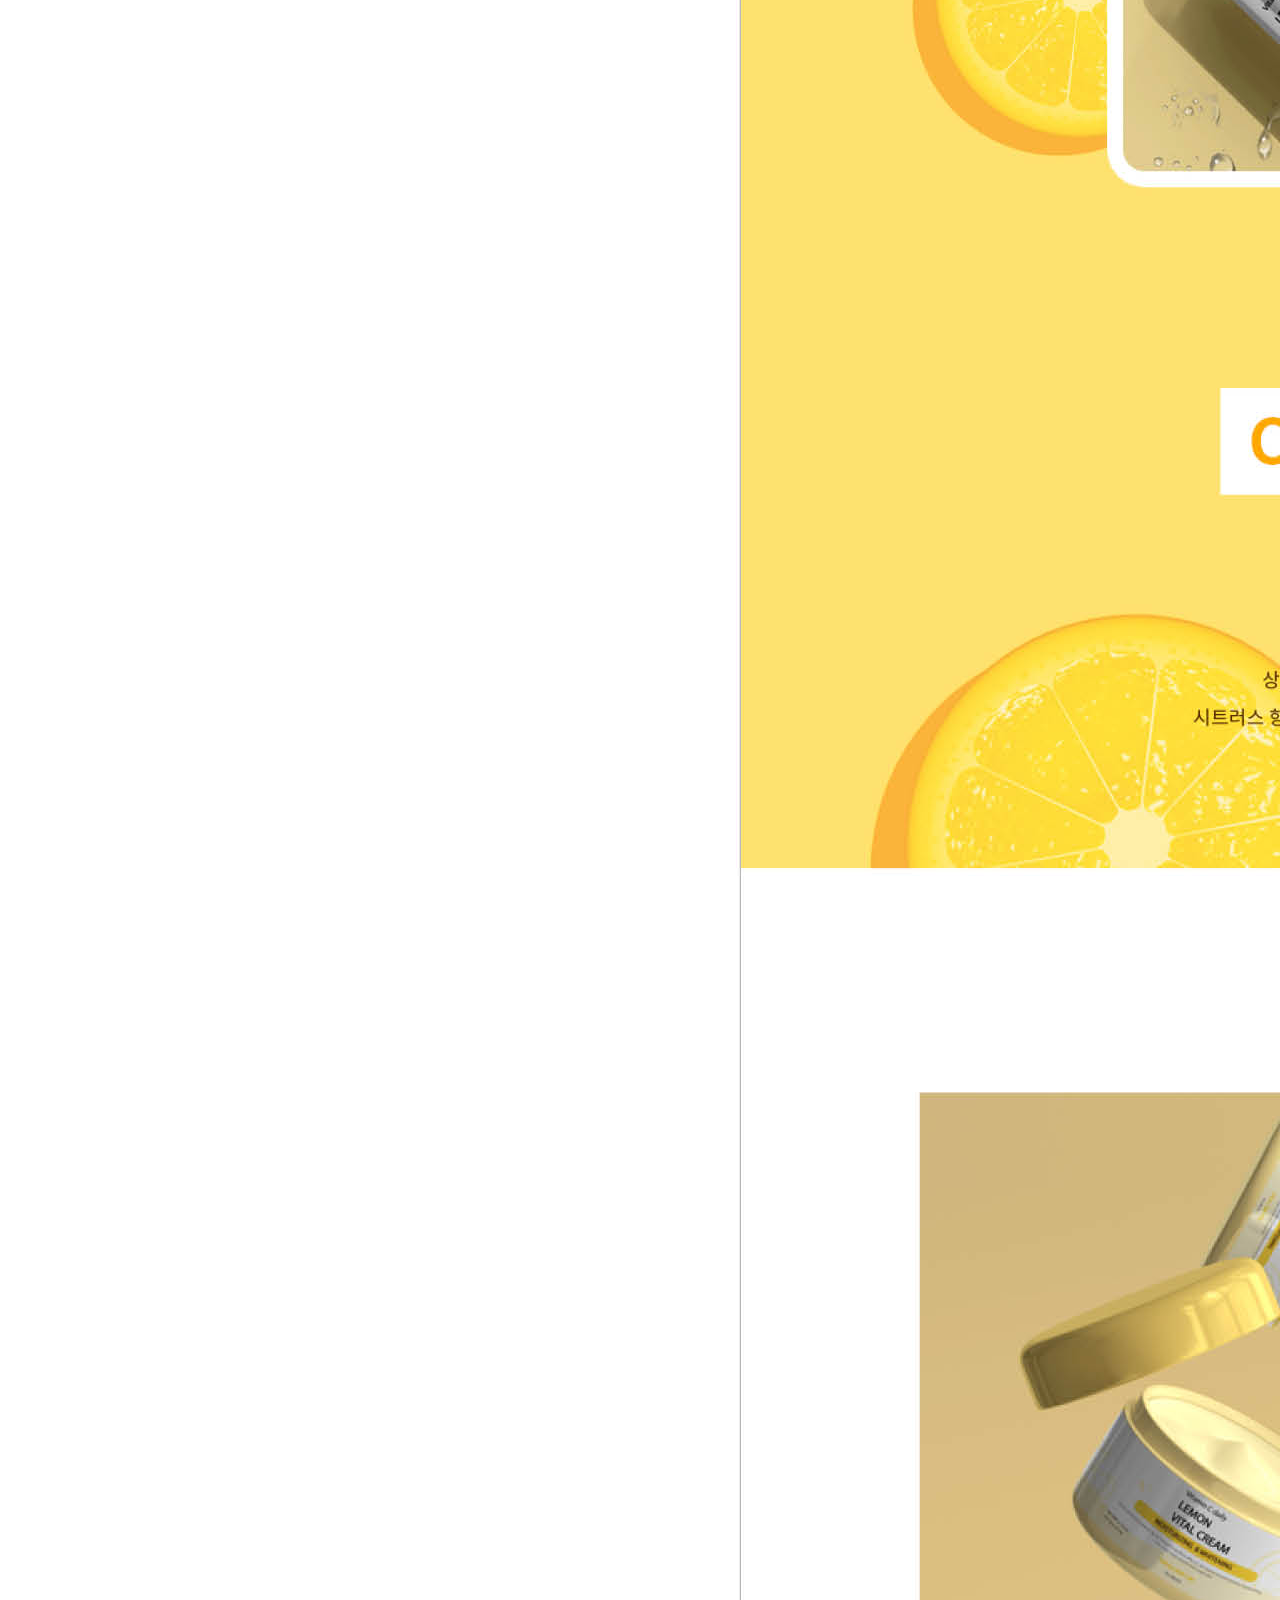
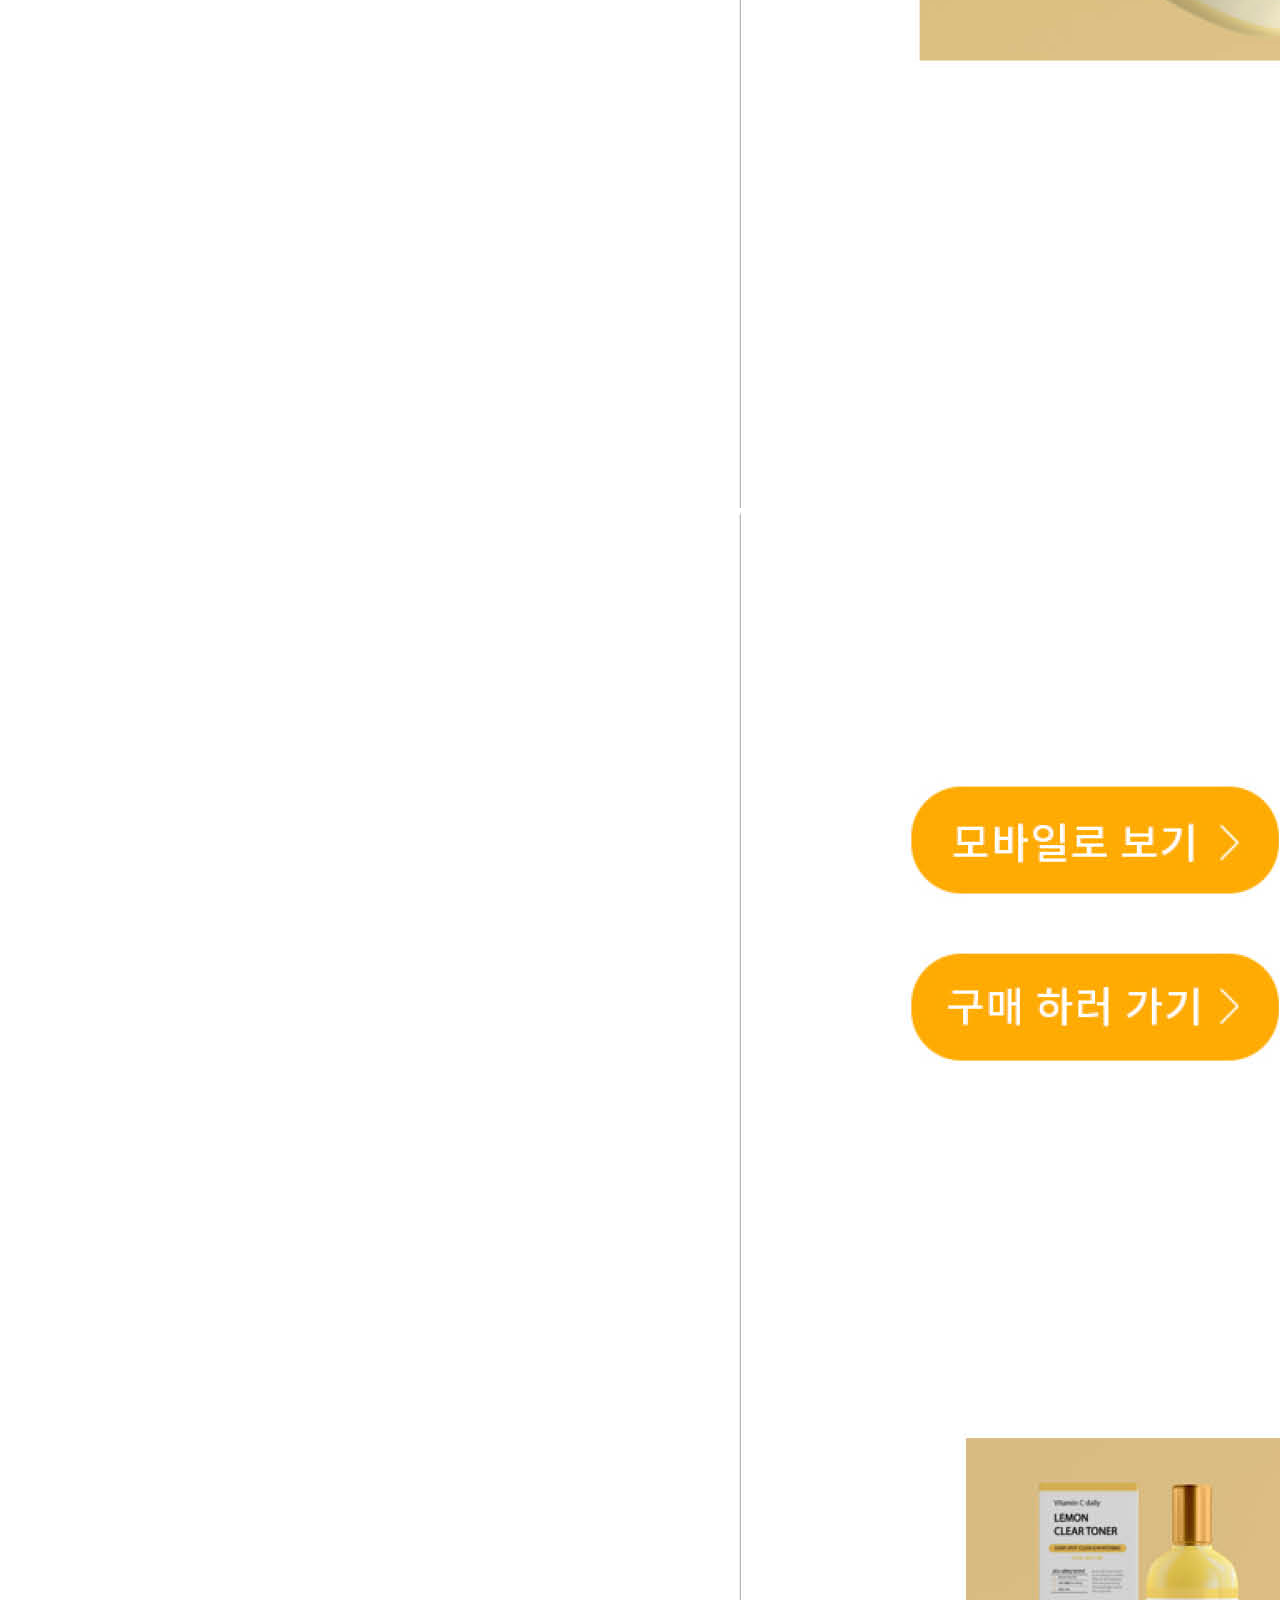
==== commit 57c671f6: "Update sub4.html" ====
--- a/sub4.html
+++ b/sub4.html
@@ -5,9 +5,7 @@
     <meta http-equiv="X-UA-Compatible" content="IE=edge">
     <meta name="viewport" content="width=device-width, initial-scale=1.0">
     <title>yelloque</title>
-    <style>
-        #wrap img{width: 100%; display: block;}
-    </style>
+    <link rel="stylesheet" href="css/style.css">
 </head>
 <body>
     <div id="wrap">
@@ -24,4 +22,4 @@
         <img src="images/YELLOQUE25.jpg" alt="">
     </div>
 </body>
-</html>+</html>
